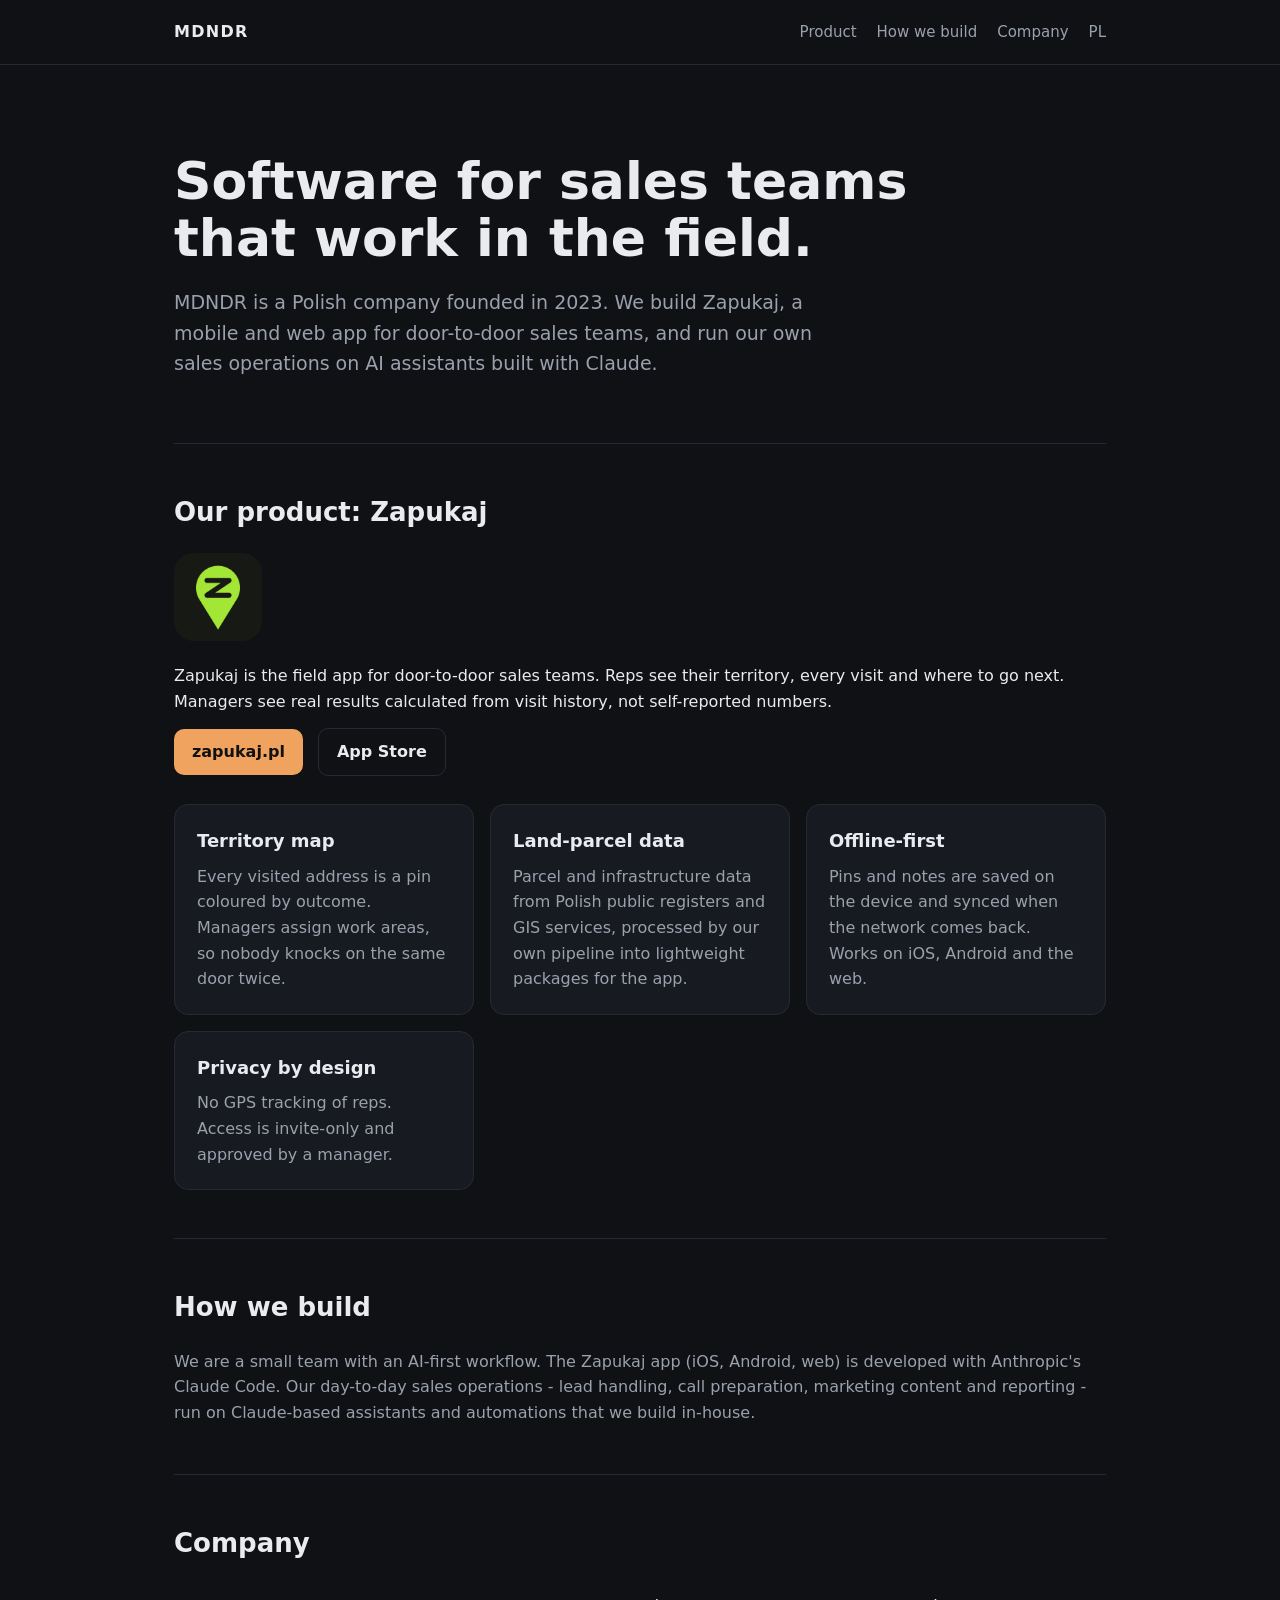
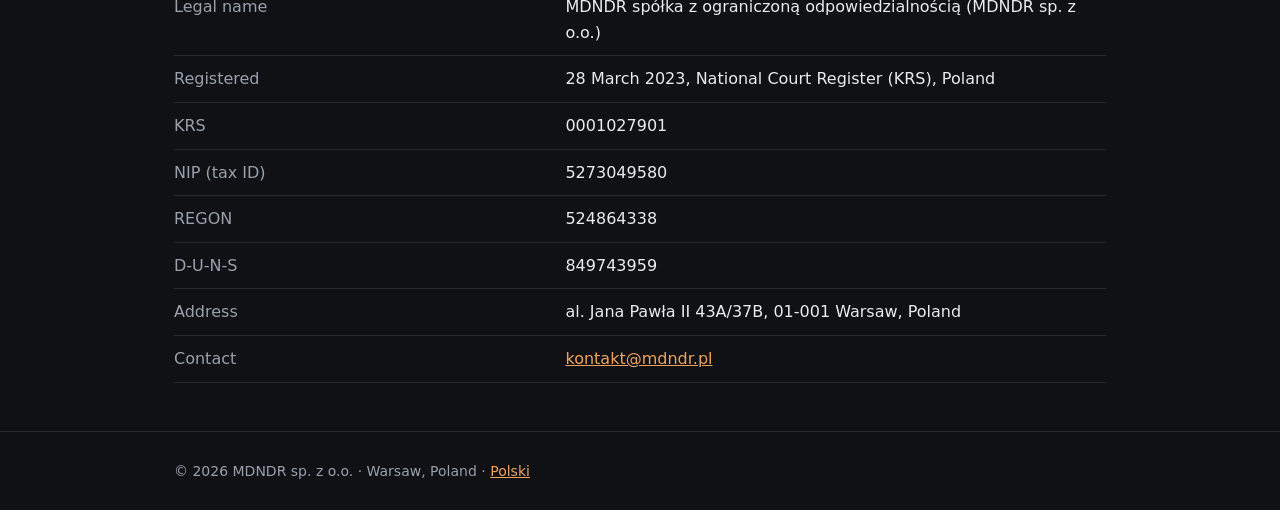
==== index.html @ ab94f054 "mdndr.pl: strona firmowa EN + PL" ====
<!DOCTYPE html>
<html lang="en">
<head>
<meta charset="UTF-8">
<meta name="viewport" content="width=device-width, initial-scale=1">
<title>MDNDR sp. z o.o. - software for field sales teams</title>
<meta name="description" content="MDNDR sp. z o.o. is a Polish software company building Zapukaj, the field app for door-to-door sales teams, with an AI-first workflow based on Claude.">
<link rel="icon" href="icon.png">
<link rel="stylesheet" href="style.css">
<link rel="alternate" hreflang="pl" href="https://mdndr.pl/pl.html">
</head>
<body>
<header><div class="wrap">
  <a class="logo" href="/">MDNDR</a>
  <nav><a href="#product">Product</a><a href="#ai">How we build</a><a href="#company">Company</a><a href="pl.html">PL</a></nav>
</div></header>

<main class="wrap">
  <div class="hero">
    <h1>Software for sales teams that work in the field.</h1>
    <p>MDNDR is a Polish company founded in 2023. We build Zapukaj, a mobile and web app for door-to-door sales teams, and run our own sales operations on AI assistants built with Claude.</p>
  </div>

  <section id="product">
    <h2>Our product: Zapukaj</h2>
    <div class="prod">
      <img src="icon.png" alt="Zapukaj app icon">
      <div>
        <p>Zapukaj is the field app for door-to-door sales teams. Reps see their territory, every visit and where to go next. Managers see real results calculated from visit history, not self-reported numbers.</p>
        <a class="btn" href="https://zapukaj.pl/en">zapukaj.pl</a>
        <a class="btn ghost" href="https://apps.apple.com/pl/app/zapukaj/id6797273516">App Store</a>
      </div>
    </div>
    <div class="grid" style="margin-top:28px">
      <div class="card"><h3>Territory map</h3><p>Every visited address is a pin coloured by outcome. Managers assign work areas, so nobody knocks on the same door twice.</p></div>
      <div class="card"><h3>Land-parcel data</h3><p>Parcel and infrastructure data from Polish public registers and GIS services, processed by our own pipeline into lightweight packages for the app.</p></div>
      <div class="card"><h3>Offline-first</h3><p>Pins and notes are saved on the device and synced when the network comes back. Works on iOS, Android and the web.</p></div>
      <div class="card"><h3>Privacy by design</h3><p>No GPS tracking of reps. Access is invite-only and approved by a manager.</p></div>
    </div>
  </section>

  <section id="ai">
    <h2>How we build</h2>
    <p class="mut">We are a small team with an AI-first workflow. The Zapukaj app (iOS, Android, web) is developed with Anthropic's Claude Code. Our day-to-day sales operations - lead handling, call preparation, marketing content and reporting - run on Claude-based assistants and automations that we build in-house.</p>
  </section>

  <section id="company">
    <h2>Company</h2>
    <table>
      <tr><td>Legal name</td><td>MDNDR spółka z ograniczoną odpowiedzialnością (MDNDR sp. z o.o.)</td></tr>
      <tr><td>Registered</td><td>28 March 2023, National Court Register (KRS), Poland</td></tr>
      <tr><td>KRS</td><td>0001027901</td></tr>
      <tr><td>NIP (tax ID)</td><td>5273049580</td></tr>
      <tr><td>REGON</td><td>524864338</td></tr>
      <tr><td>D-U-N-S</td><td>849743959</td></tr>
      <tr><td>Address</td><td>al. Jana Pawła II 43A/37B, 01-001 Warsaw, Poland</td></tr>
      <tr><td>Contact</td><td><a href="mailto:kontakt@mdndr.pl">kontakt@mdndr.pl</a></td></tr>
    </table>
  </section>
</main>

<footer><div class="wrap">© 2026 MDNDR sp. z o.o. · Warsaw, Poland · <a href="pl.html">Polski</a></div></footer>
</body>
</html>
---- style.css ----
*{box-sizing:border-box;margin:0;padding:0}
:root{--bg:#0f1115;--card:#171a21;--line:#262a33;--txt:#e9ebef;--mut:#9aa1ad;--acc:#f0a35e}
body{font:16px/1.6 system-ui,-apple-system,"Segoe UI",Roboto,sans-serif;background:var(--bg);color:var(--txt)}
a{color:var(--acc)}
.wrap{max-width:980px;margin:0 auto;padding:0 24px}
header{border-bottom:1px solid var(--line)}
header .wrap{display:flex;justify-content:space-between;align-items:center;height:64px}
.logo{font-weight:800;letter-spacing:.08em;color:var(--txt);text-decoration:none}
nav a{color:var(--mut);text-decoration:none;margin-left:20px;font-size:15px}
nav a:hover{color:var(--txt)}
.hero{padding:88px 0 64px}
.hero h1{font-size:clamp(32px,6vw,52px);line-height:1.1;margin-bottom:20px;max-width:760px}
.hero p{color:var(--mut);font-size:19px;max-width:680px}
section{padding:48px 0;border-top:1px solid var(--line)}
h2{font-size:26px;margin-bottom:20px}
.grid{display:grid;grid-template-columns:repeat(auto-fit,minmax(260px,1fr));gap:16px}
.card{background:var(--card);border:1px solid var(--line);border-radius:14px;padding:22px}
.card h3{font-size:18px;margin-bottom:8px}
.card p,.mut{color:var(--mut)}
.prod{display:flex;gap:22px;align-items:center;flex-wrap:wrap}
.prod img{width:88px;height:88px;border-radius:20px}
.btn{display:inline-block;margin-top:14px;margin-right:10px;padding:10px 18px;border-radius:10px;background:var(--acc);color:#111;font-weight:700;text-decoration:none}
.btn.ghost{background:transparent;color:var(--txt);border:1px solid var(--line)}
table{border-collapse:collapse;width:100%}
td{padding:10px 0;border-bottom:1px solid var(--line);vertical-align:top}
td:first-child{color:var(--mut);width:42%;padding-right:16px}
footer{border-top:1px solid var(--line);padding:28px 0;color:var(--mut);font-size:14px}
@media(max-width:560px){nav a{margin-left:12px;font-size:14px}.hero{padding:56px 0 40px}}
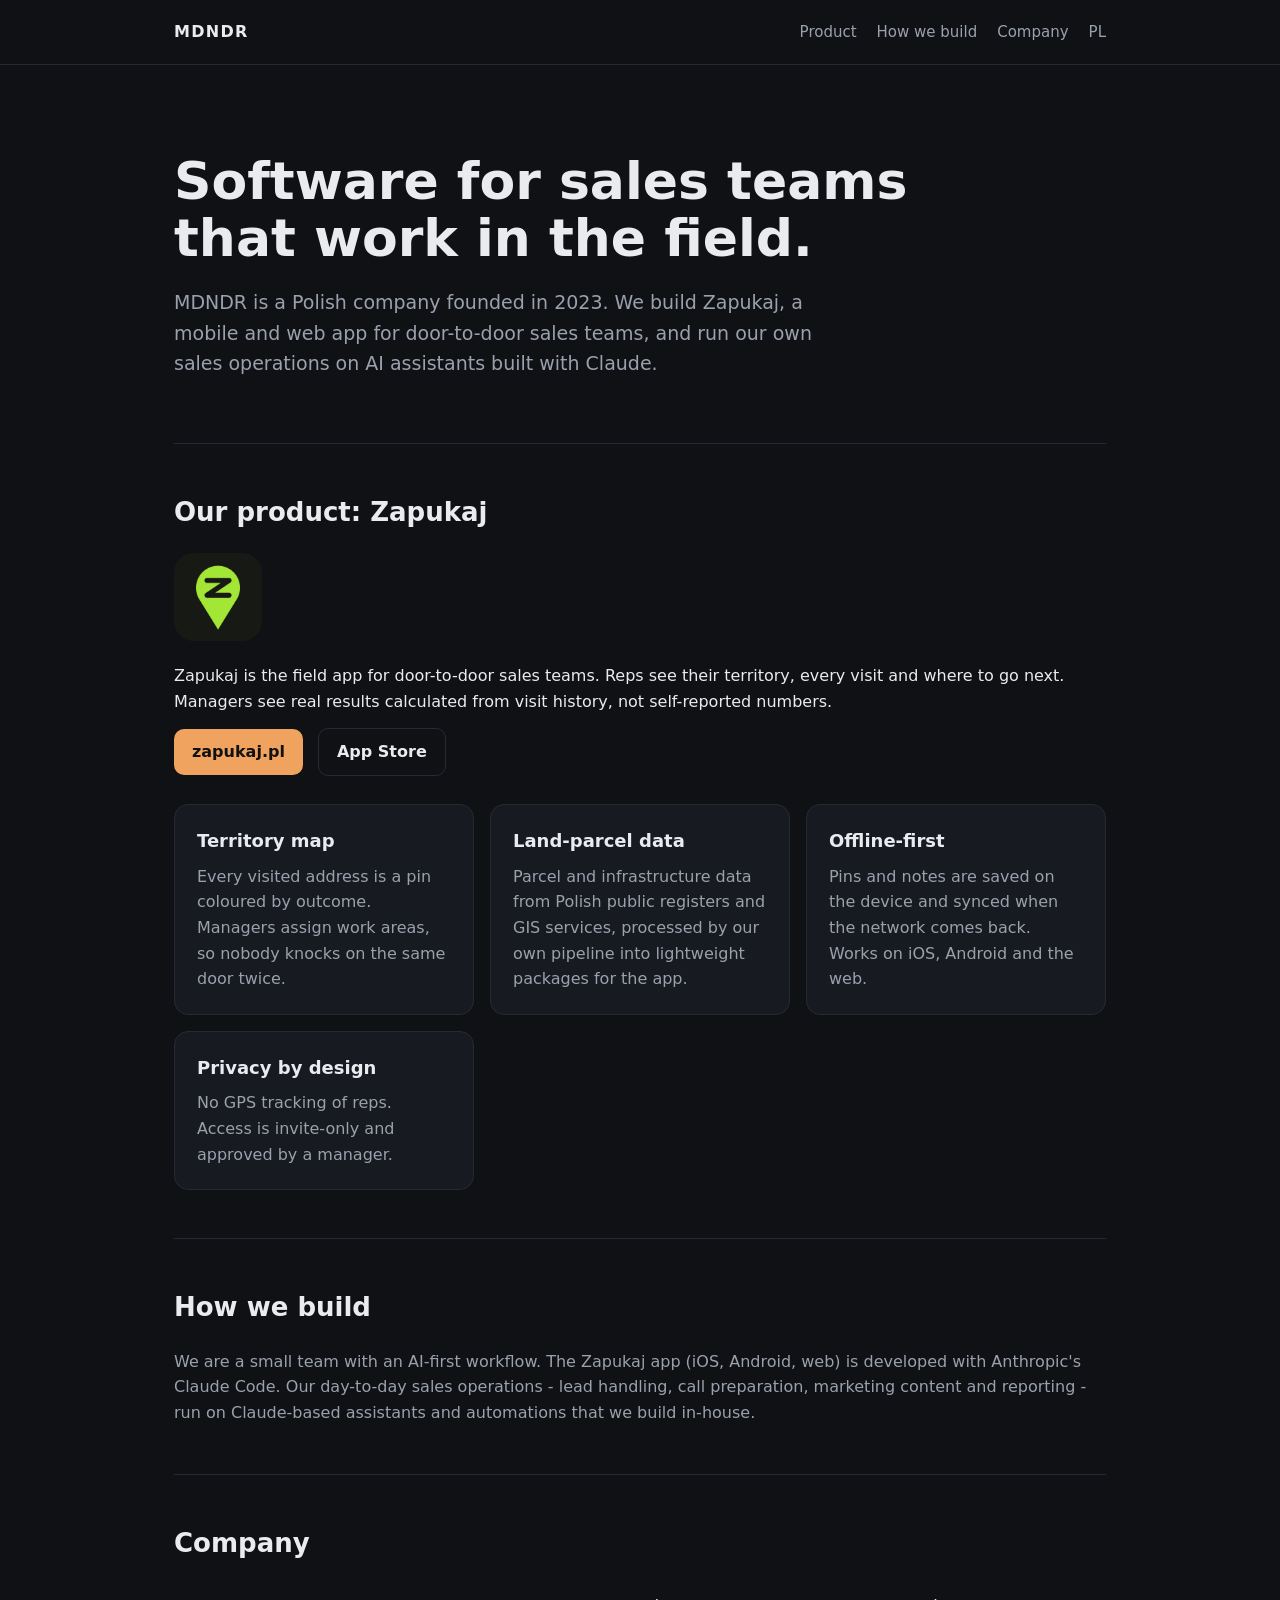
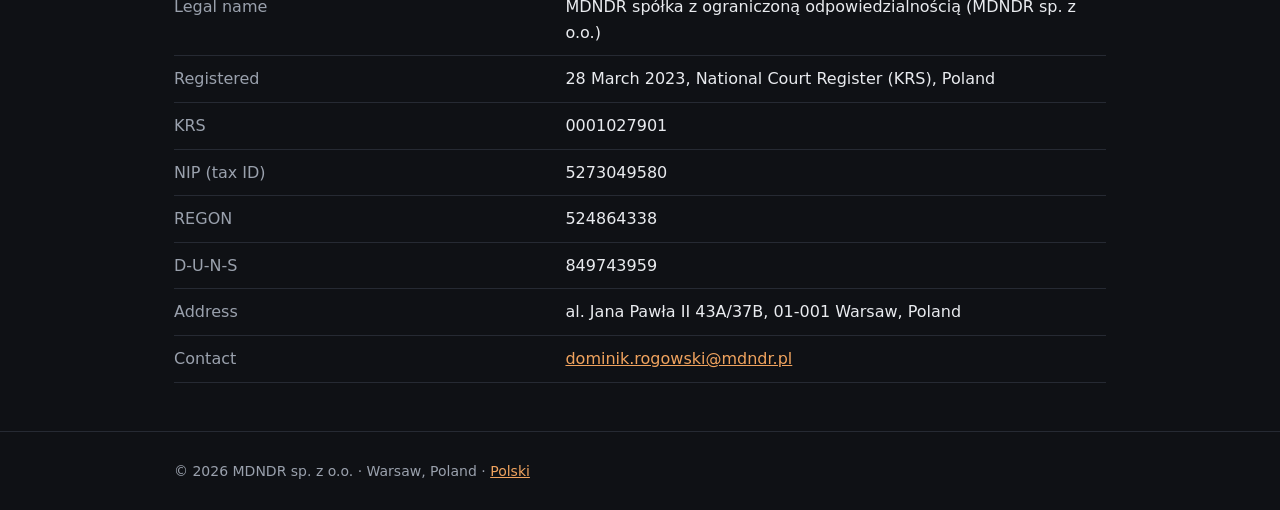
==== commit 804c9791: "kontakt: dominik.rogowski@mdndr.pl" ====
--- a/index.html
+++ b/index.html
@@ -54,7 +54,7 @@
       <tr><td>REGON</td><td>524864338</td></tr>
       <tr><td>D-U-N-S</td><td>849743959</td></tr>
       <tr><td>Address</td><td>al. Jana Pawła II 43A/37B, 01-001 Warsaw, Poland</td></tr>
-      <tr><td>Contact</td><td><a href="mailto:kontakt@mdndr.pl">kontakt@mdndr.pl</a></td></tr>
+      <tr><td>Contact</td><td><a href="mailto:dominik.rogowski@mdndr.pl">dominik.rogowski@mdndr.pl</a></td></tr>
     </table>
   </section>
 </main>
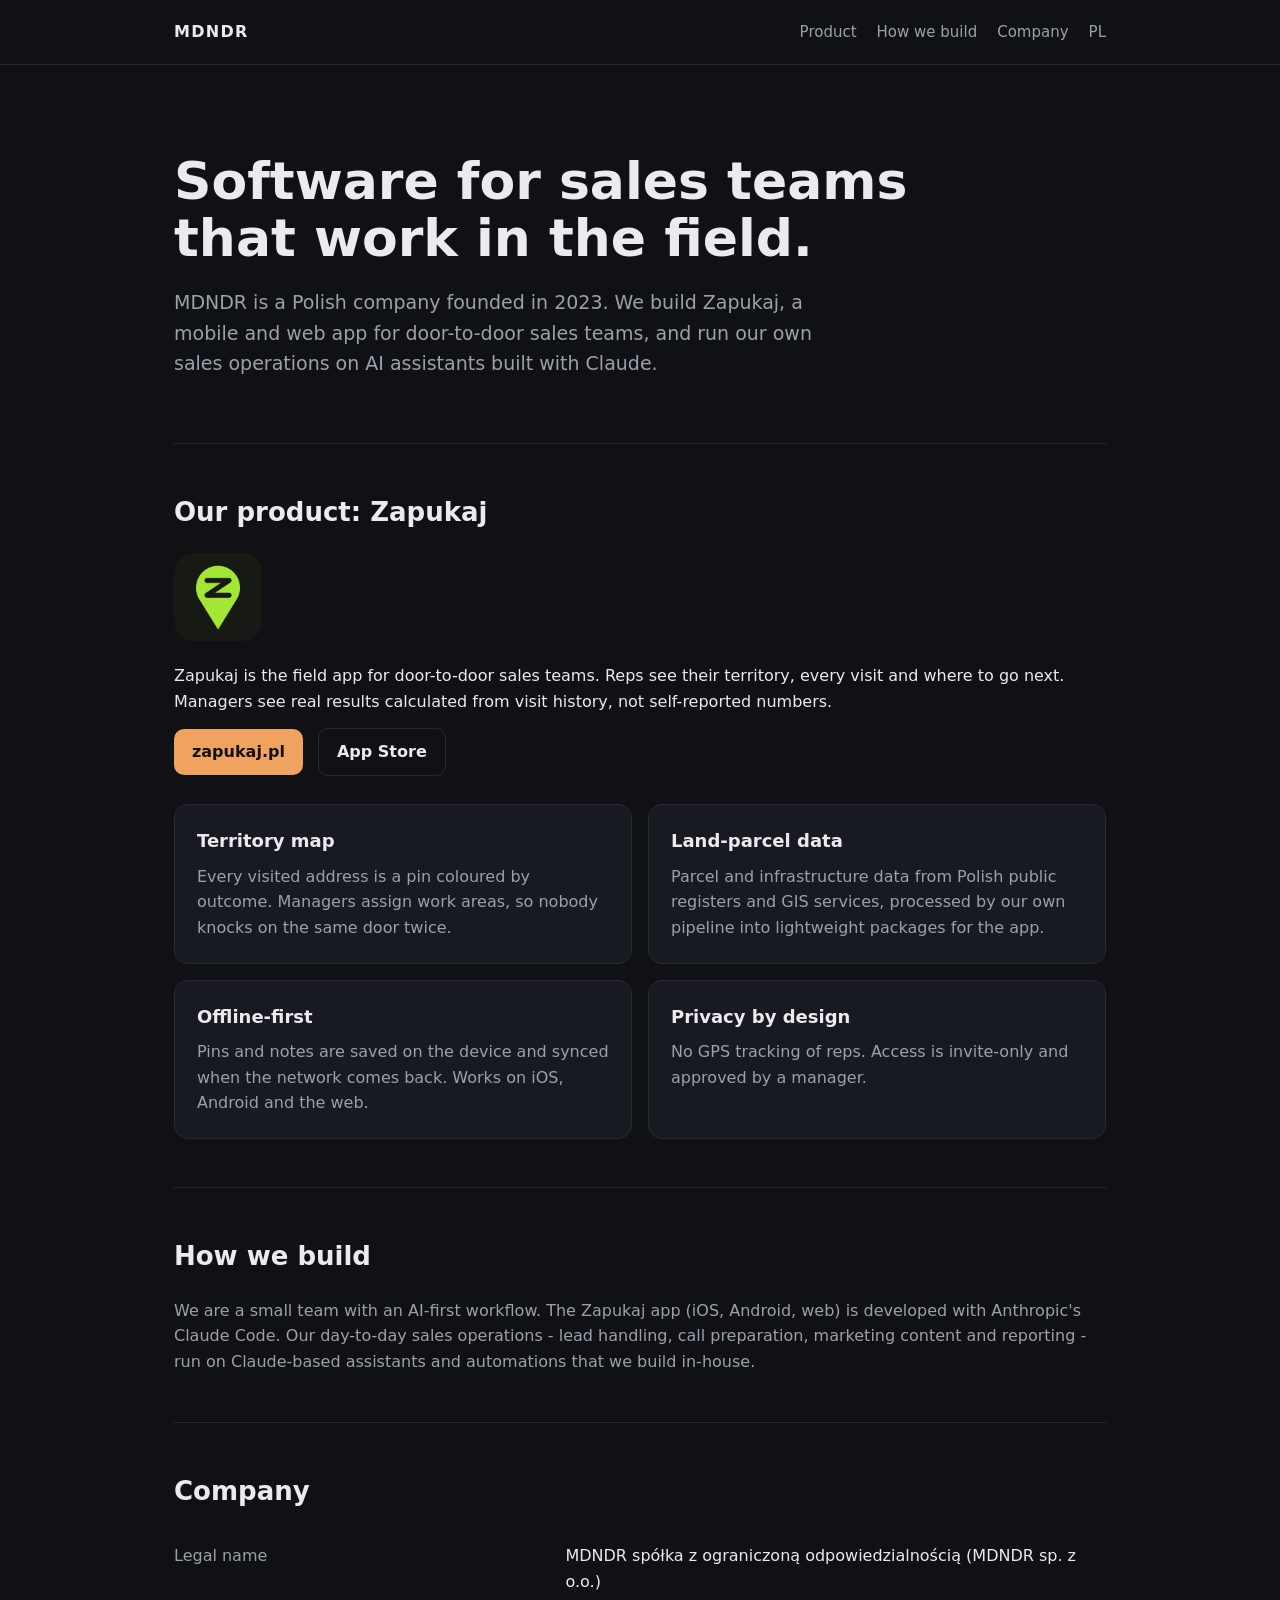
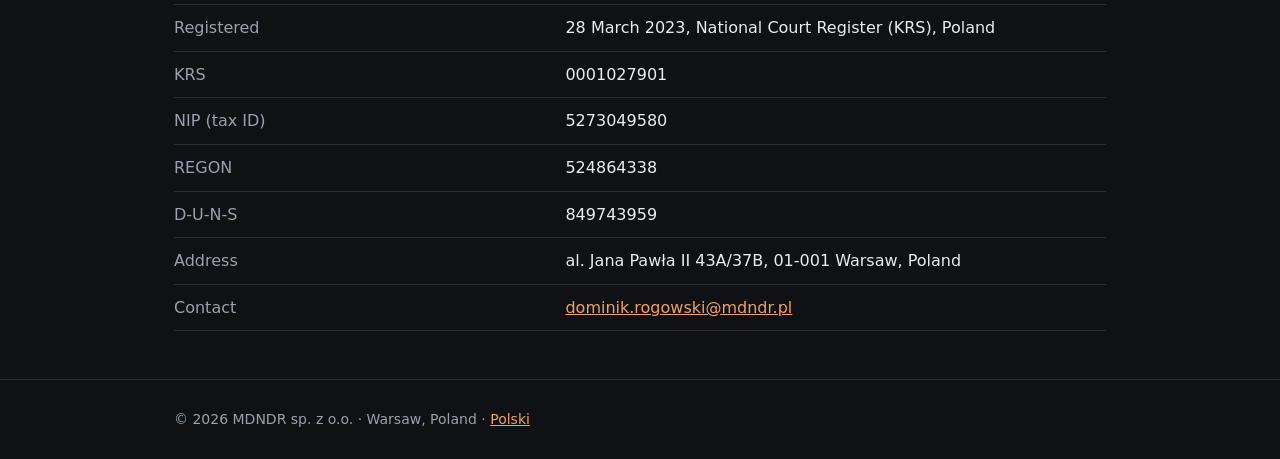
==== commit 087efe0d: "css: siatka 2x2, zawijanie dlugich adresow" ====
--- a/index.html
+++ b/index.html
@@ -6,7 +6,7 @@
 <title>MDNDR sp. z o.o. - software for field sales teams</title>
 <meta name="description" content="MDNDR sp. z o.o. is a Polish software company building Zapukaj, the field app for door-to-door sales teams, with an AI-first workflow based on Claude.">
 <link rel="icon" href="icon.png">
-<link rel="stylesheet" href="style.css">
+<link rel="stylesheet" href="style.css?v=2">
 <link rel="alternate" hreflang="pl" href="https://mdndr.pl/pl.html">
 </head>
 <body>
--- a/style.css
+++ b/style.css
@@ -13,7 +13,7 @@
 .hero p{color:var(--mut);font-size:19px;max-width:680px}
 section{padding:48px 0;border-top:1px solid var(--line)}
 h2{font-size:26px;margin-bottom:20px}
-.grid{display:grid;grid-template-columns:repeat(auto-fit,minmax(260px,1fr));gap:16px}
+.grid{display:grid;grid-template-columns:repeat(auto-fit,minmax(min(100%,380px),1fr));gap:16px}
 .card{background:var(--card);border:1px solid var(--line);border-radius:14px;padding:22px}
 .card h3{font-size:18px;margin-bottom:8px}
 .card p,.mut{color:var(--mut)}
@@ -22,7 +22,7 @@
 .btn{display:inline-block;margin-top:14px;margin-right:10px;padding:10px 18px;border-radius:10px;background:var(--acc);color:#111;font-weight:700;text-decoration:none}
 .btn.ghost{background:transparent;color:var(--txt);border:1px solid var(--line)}
 table{border-collapse:collapse;width:100%}
-td{padding:10px 0;border-bottom:1px solid var(--line);vertical-align:top}
+td{overflow-wrap:anywhere;padding:10px 0;border-bottom:1px solid var(--line);vertical-align:top}
 td:first-child{color:var(--mut);width:42%;padding-right:16px}
 footer{border-top:1px solid var(--line);padding:28px 0;color:var(--mut);font-size:14px}
 @media(max-width:560px){nav a{margin-left:12px;font-size:14px}.hero{padding:56px 0 40px}}
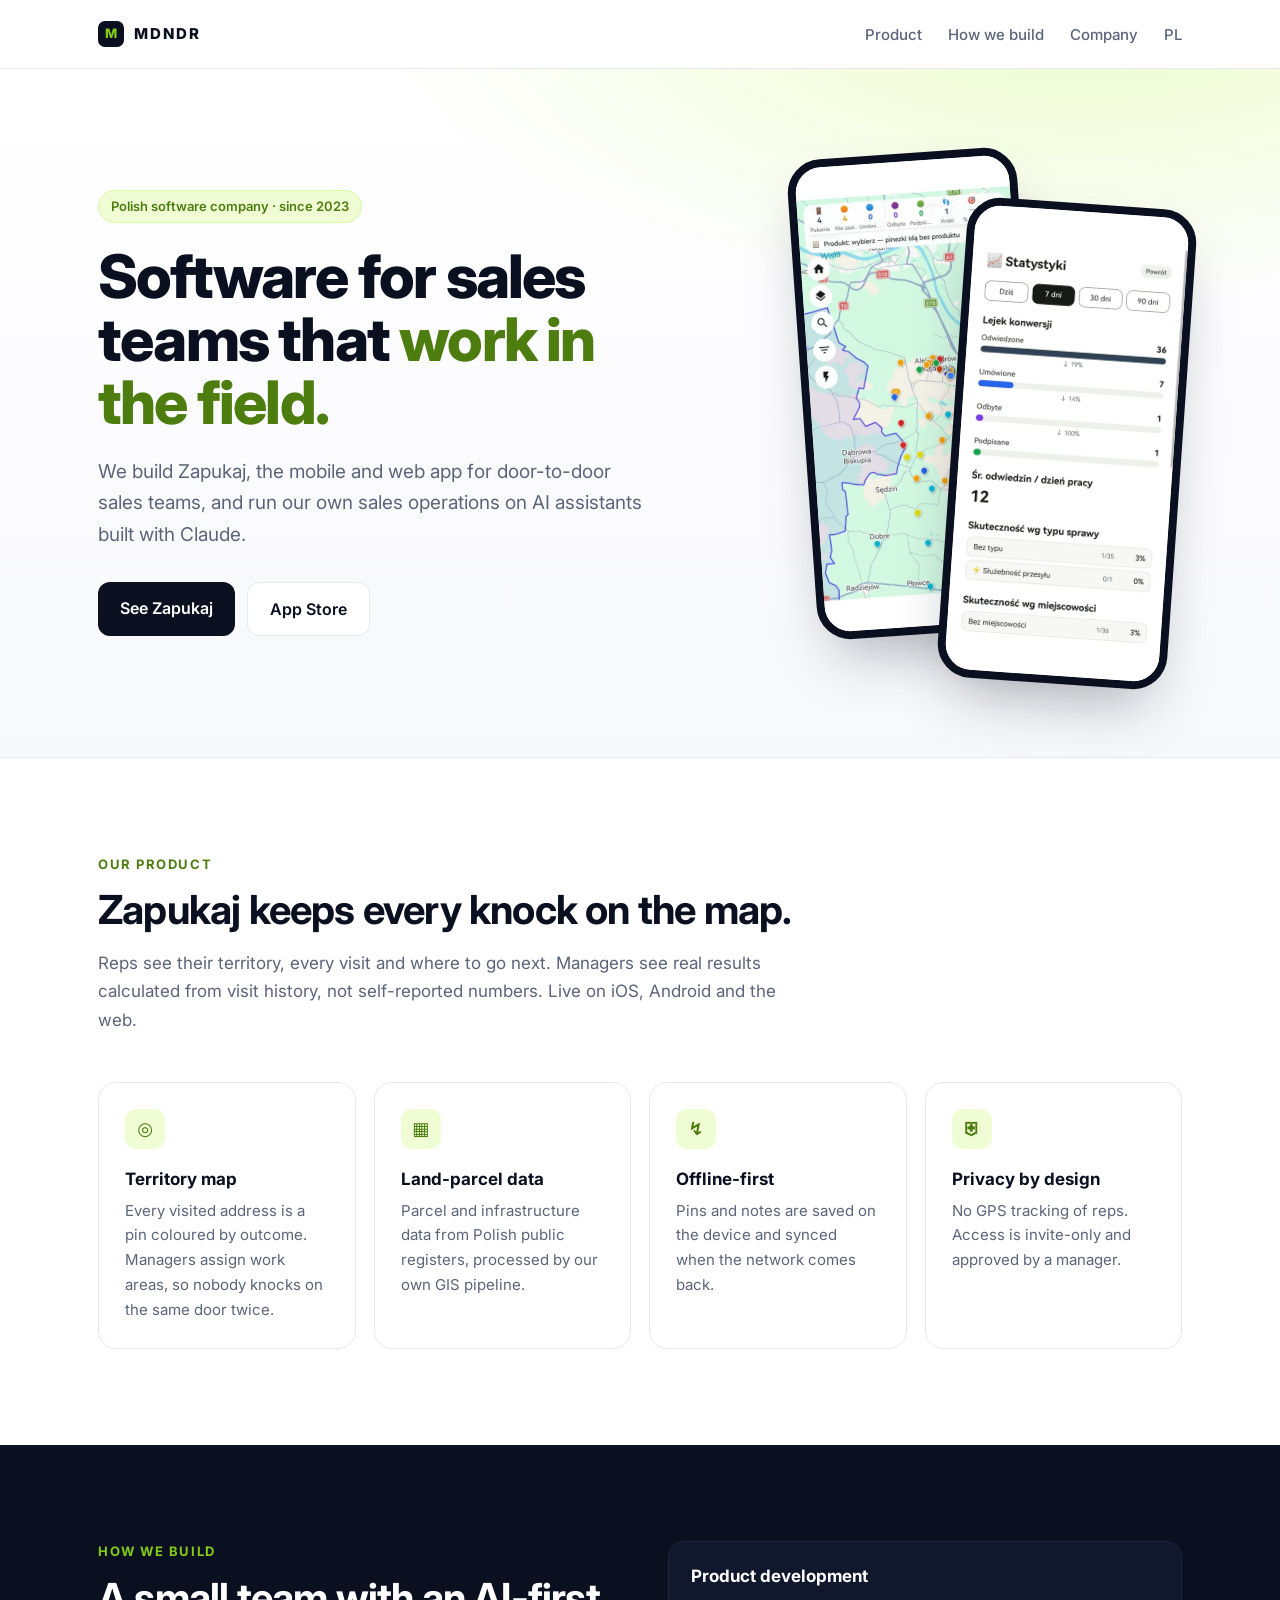
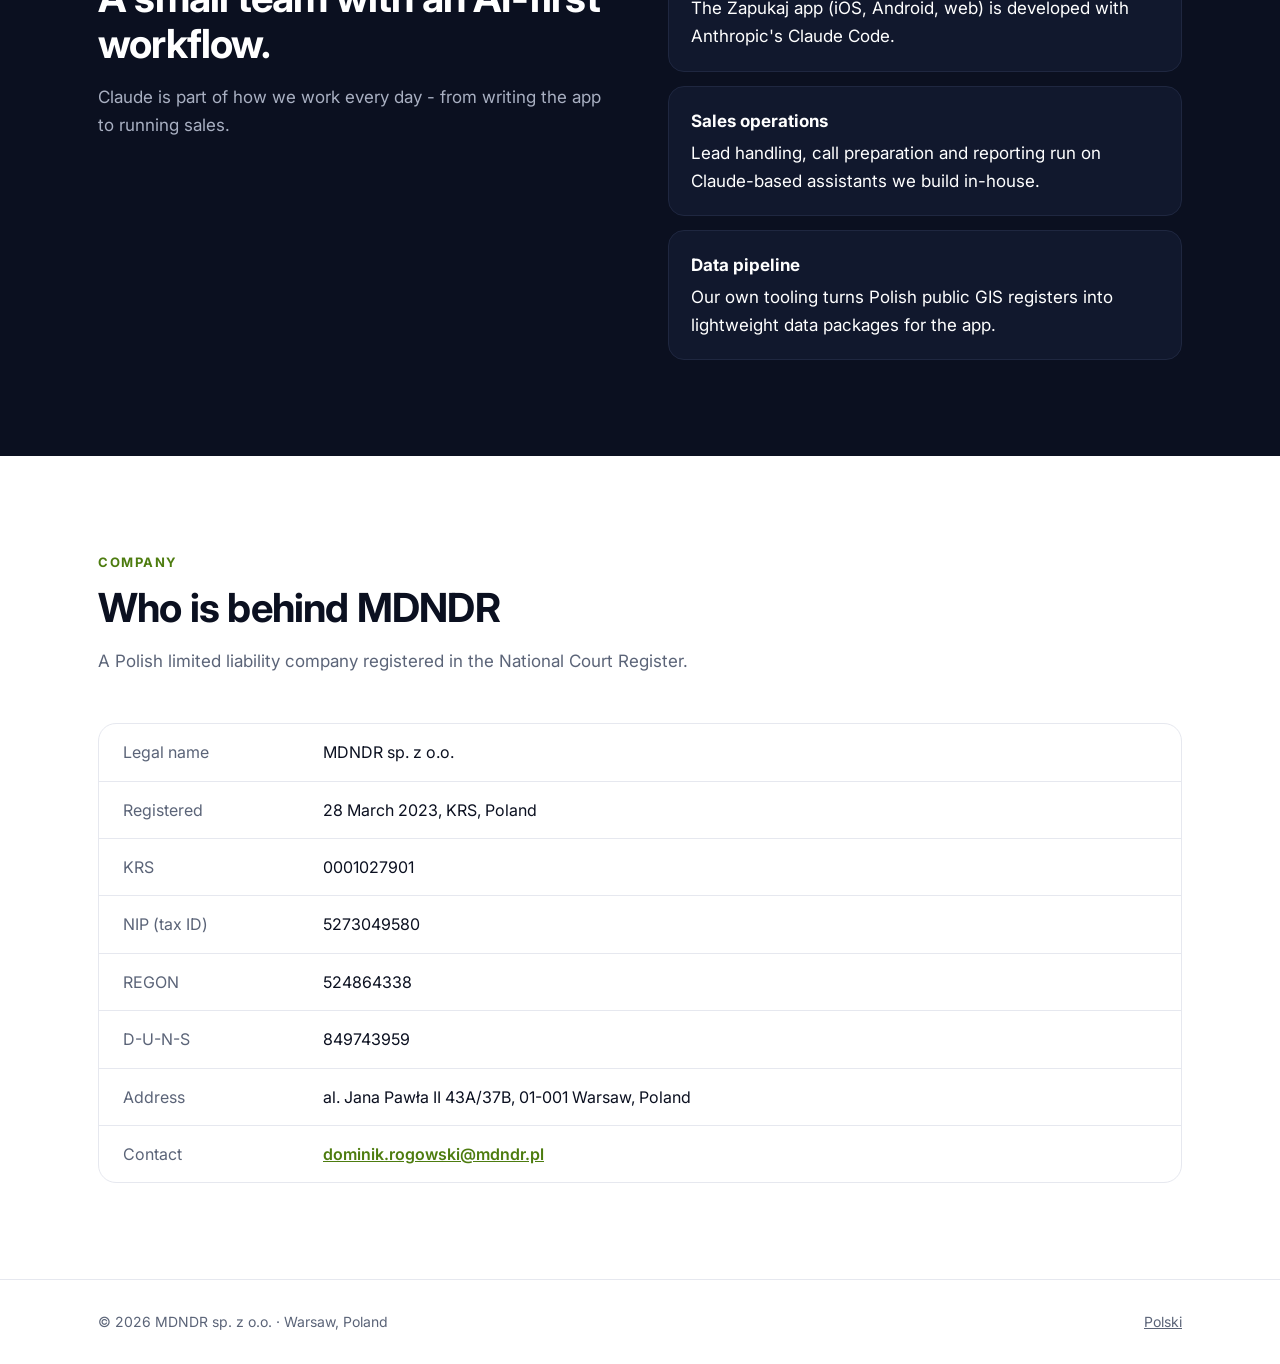
==== commit c6598861: "nowy wyglad strony EN (v2)" ====
--- a/index.html
+++ b/index.html
@@ -3,62 +3,68 @@
 <head>
 <meta charset="UTF-8">
 <meta name="viewport" content="width=device-width, initial-scale=1">
-<title>MDNDR sp. z o.o. - software for field sales teams</title>
+<title>MDNDR - software for field sales teams</title>
 <meta name="description" content="MDNDR sp. z o.o. is a Polish software company building Zapukaj, the field app for door-to-door sales teams, with an AI-first workflow based on Claude.">
-<link rel="icon" href="icon.png">
-<link rel="stylesheet" href="style.css?v=2">
+<link rel="icon" href="img/ikona-32.png">
+<link rel="preconnect" href="https://fonts.googleapis.com"><link href="https://fonts.googleapis.com/css2?family=Inter:wght@400;500;600;700;800&display=swap" rel="stylesheet">
+<link rel="stylesheet" href="v2.css?v=1">
 <link rel="alternate" hreflang="pl" href="https://mdndr.pl/pl.html">
 </head>
 <body>
 <header><div class="wrap">
-  <a class="logo" href="/">MDNDR</a>
-  <nav><a href="#product">Product</a><a href="#ai">How we build</a><a href="#company">Company</a><a href="pl.html">PL</a></nav>
+  <a class="logo" href="/"><i>M</i>MDNDR</a>
+  <nav><a href="#product">Product</a><a href="#ai">How we build</a><a href="#company">Company</a><a class="lang" href="pl.html">PL</a></nav>
 </div></header>
-
-<main class="wrap">
-  <div class="hero">
-    <h1>Software for sales teams that work in the field.</h1>
-    <p>MDNDR is a Polish company founded in 2023. We build Zapukaj, a mobile and web app for door-to-door sales teams, and run our own sales operations on AI assistants built with Claude.</p>
+<div class="hero"><div class="wrap">
+  <div>
+    <span class="tag">Polish software company · since 2023</span>
+    <h1>Software for sales teams that <em>work in the field.</em></h1>
+    <p class="lead">We build Zapukaj, the mobile and web app for door-to-door sales teams, and run our own sales operations on AI assistants built with Claude.</p>
+    <div class="cta"><a class="btn p" href="https://zapukaj.pl/en">See Zapukaj</a><a class="btn s" href="https://apps.apple.com/pl/app/zapukaj/id6797273516">App Store</a></div>
   </div>
-
-  <section id="product">
-    <h2>Our product: Zapukaj</h2>
-    <div class="prod">
-      <img src="icon.png" alt="Zapukaj app icon">
-      <div>
-        <p>Zapukaj is the field app for door-to-door sales teams. Reps see their territory, every visit and where to go next. Managers see real results calculated from visit history, not self-reported numbers.</p>
-        <a class="btn" href="https://zapukaj.pl/en">zapukaj.pl</a>
-        <a class="btn ghost" href="https://apps.apple.com/pl/app/zapukaj/id6797273516">App Store</a>
-      </div>
-    </div>
-    <div class="grid" style="margin-top:28px">
-      <div class="card"><h3>Territory map</h3><p>Every visited address is a pin coloured by outcome. Managers assign work areas, so nobody knocks on the same door twice.</p></div>
-      <div class="card"><h3>Land-parcel data</h3><p>Parcel and infrastructure data from Polish public registers and GIS services, processed by our own pipeline into lightweight packages for the app.</p></div>
-      <div class="card"><h3>Offline-first</h3><p>Pins and notes are saved on the device and synced when the network comes back. Works on iOS, Android and the web.</p></div>
-      <div class="card"><h3>Privacy by design</h3><p>No GPS tracking of reps. Access is invite-only and approved by a manager.</p></div>
-    </div>
-  </section>
-
-  <section id="ai">
-    <h2>How we build</h2>
-    <p class="mut">We are a small team with an AI-first workflow. The Zapukaj app (iOS, Android, web) is developed with Anthropic's Claude Code. Our day-to-day sales operations - lead handling, call preparation, marketing content and reporting - run on Claude-based assistants and automations that we build in-house.</p>
-  </section>
-
-  <section id="company">
-    <h2>Company</h2>
-    <table>
-      <tr><td>Legal name</td><td>MDNDR spółka z ograniczoną odpowiedzialnością (MDNDR sp. z o.o.)</td></tr>
-      <tr><td>Registered</td><td>28 March 2023, National Court Register (KRS), Poland</td></tr>
-      <tr><td>KRS</td><td>0001027901</td></tr>
-      <tr><td>NIP (tax ID)</td><td>5273049580</td></tr>
-      <tr><td>REGON</td><td>524864338</td></tr>
-      <tr><td>D-U-N-S</td><td>849743959</td></tr>
-      <tr><td>Address</td><td>al. Jana Pawła II 43A/37B, 01-001 Warsaw, Poland</td></tr>
-      <tr><td>Contact</td><td><a href="mailto:dominik.rogowski@mdndr.pl">dominik.rogowski@mdndr.pl</a></td></tr>
-    </table>
-  </section>
-</main>
-
-<footer><div class="wrap">© 2026 MDNDR sp. z o.o. · Warsaw, Poland · <a href="pl.html">Polski</a></div></footer>
+  <div class="phones">
+    <div class="phone a"><img src="img/ekran-1.webp" alt="Zapukaj territory map"></div>
+    <div class="phone b"><img src="img/ekran-3.webp" alt="Zapukaj statistics screen"></div>
+  </div>
+</div></div>
+<section id="product"><div class="wrap">
+  <p class="kick">Our product</p>
+  <h2>Zapukaj keeps every knock on the map.</h2>
+  <p class="sub">Reps see their territory, every visit and where to go next. Managers see real results calculated from visit history, not self-reported numbers. Live on iOS, Android and the web.</p>
+  <div class="grid">
+    <div class="card"><b>◎</b><h3>Territory map</h3><p>Every visited address is a pin coloured by outcome. Managers assign work areas, so nobody knocks on the same door twice.</p></div>
+    <div class="card"><b>▦</b><h3>Land-parcel data</h3><p>Parcel and infrastructure data from Polish public registers, processed by our own GIS pipeline.</p></div>
+    <div class="card"><b>↯</b><h3>Offline-first</h3><p>Pins and notes are saved on the device and synced when the network comes back.</p></div>
+    <div class="card"><b>⛨</b><h3>Privacy by design</h3><p>No GPS tracking of reps. Access is invite-only and approved by a manager.</p></div>
+  </div>
+</div></section>
+<section id="ai" class="dark"><div class="wrap split">
+  <div>
+    <p class="kick">How we build</p>
+    <h2>A small team with an AI-first workflow.</h2>
+    <p>Claude is part of how we work every day - from writing the app to running sales.</p>
+  </div>
+  <ul class="steps">
+    <li><strong>Product development</strong>The Zapukaj app (iOS, Android, web) is developed with Anthropic's Claude Code.</li>
+    <li><strong>Sales operations</strong>Lead handling, call preparation and reporting run on Claude-based assistants we build in-house.</li>
+    <li><strong>Data pipeline</strong>Our own tooling turns Polish public GIS registers into lightweight data packages for the app.</li>
+  </ul>
+</div></section>
+<section id="company"><div class="wrap">
+  <p class="kick">Company</p>
+  <h2>Who is behind MDNDR</h2>
+  <p class="sub">A Polish limited liability company registered in the National Court Register.</p>
+  <div class="facts">
+    <div><span>Legal name</span>MDNDR sp. z o.o.</div>
+    <div><span>Registered</span>28 March 2023, KRS, Poland</div>
+    <div><span>KRS</span>0001027901</div>
+    <div><span>NIP (tax ID)</span>5273049580</div>
+    <div><span>REGON</span>524864338</div>
+    <div><span>D-U-N-S</span>849743959</div>
+    <div><span>Address</span>al. Jana Pawła II 43A/37B, 01-001 Warsaw, Poland</div>
+    <div><span>Contact</span><a href="mailto:dominik.rogowski@mdndr.pl">dominik.rogowski@mdndr.pl</a></div>
+  </div>
+</div></section>
+<footer><div class="wrap"><span>© 2026 MDNDR sp. z o.o. · Warsaw, Poland</span><a href="pl.html">Polski</a></div></footer>
 </body>
 </html>
--- a/v2.css
+++ b/v2.css
@@ -0,0 +1,51 @@
+*{box-sizing:border-box;margin:0;padding:0}
+:root{--ink:#0b1020;--mut:#5b6478;--line:#e6e8ef;--bg:#f7f8fb;--acc:#84cc16;--acc2:#4d7c0f}
+html{scroll-behavior:smooth}
+body{font:17px/1.65 Inter,system-ui,-apple-system,"Segoe UI",sans-serif;color:var(--ink);background:#fff;-webkit-font-smoothing:antialiased}
+a{color:inherit}
+.wrap{max-width:1140px;margin:0 auto;padding:0 28px}
+header{position:sticky;top:0;z-index:10;background:rgba(255,255,255,.85);backdrop-filter:blur(12px);border-bottom:1px solid var(--line)}
+header .wrap{display:flex;justify-content:space-between;align-items:center;height:68px}
+.logo{display:flex;align-items:center;gap:10px;font-weight:800;letter-spacing:.14em;text-decoration:none;font-size:15px}
+.logo i{width:26px;height:26px;border-radius:7px;background:var(--ink);display:grid;place-items:center;color:var(--acc);font-style:normal;font-size:13px;letter-spacing:0}
+nav a{text-decoration:none;color:var(--mut);margin-left:26px;font-size:15px;font-weight:500}
+nav a:hover{color:var(--ink)}
+.hero{background:radial-gradient(1200px 500px at 85% -10%,#ecfccb 0,transparent 60%),linear-gradient(#fff,var(--bg));border-bottom:1px solid var(--line)}
+.hero .wrap{display:grid;grid-template-columns:1.15fr .85fr;gap:56px;align-items:center;padding-top:84px;padding-bottom:84px}
+.tag{display:inline-block;font-size:13px;font-weight:600;color:var(--acc2);background:#f0fdd4;border:1px solid #d9f99d;padding:5px 12px;border-radius:99px;margin-bottom:22px}
+h1{font-size:clamp(36px,5.4vw,60px);line-height:1.05;letter-spacing:-.03em;font-weight:800;margin-bottom:22px}
+h1 em{font-style:normal;color:var(--acc2)}
+.lead{font-size:19px;color:var(--mut);max-width:560px}
+.cta{margin-top:32px;display:flex;gap:12px;flex-wrap:wrap}
+.btn{padding:13px 22px;border-radius:12px;font-weight:600;text-decoration:none;font-size:16px}
+.btn.p{background:var(--ink);color:#fff}.btn.s{border:1px solid var(--line);background:#fff}
+.phones{position:relative;height:520px}
+.phone{position:absolute;width:230px;border-radius:34px;border:8px solid var(--ink);overflow:hidden;box-shadow:0 30px 60px -20px rgba(11,16,32,.35);background:#fff}
+.phone img{display:block;width:100%}
+.phone.a{right:150px;top:0;transform:rotate(-4deg)}
+.phone.b{right:0;top:50px;transform:rotate(4deg)}
+section{padding:96px 0}
+.kick{font-size:13px;font-weight:700;letter-spacing:.12em;text-transform:uppercase;color:var(--acc2);margin-bottom:12px}
+h2{font-size:clamp(28px,3.6vw,40px);letter-spacing:-.02em;line-height:1.15;margin-bottom:16px;max-width:720px}
+.sub{color:var(--mut);max-width:680px;margin-bottom:48px}
+.grid{display:grid;grid-template-columns:repeat(4,1fr);gap:18px}
+.card{border:1px solid var(--line);border-radius:18px;padding:26px;background:#fff}
+.card b{display:grid;place-items:center;width:40px;height:40px;border-radius:11px;background:#f0fdd4;color:var(--acc2);margin-bottom:16px;font-size:18px}
+.card h3{font-size:17px;margin-bottom:6px}
+.card p{color:var(--mut);font-size:15px}
+.dark{background:var(--ink);color:#fff}
+.dark .sub,.dark p{color:#a9b0c2}
+.dark .kick{color:var(--acc)}
+.split{display:grid;grid-template-columns:1fr 1fr;gap:56px;align-items:start}
+.steps{list-style:none;display:grid;gap:14px}
+.steps li{border:1px solid #1f2740;border-radius:16px;padding:20px 22px;background:#11182d}
+.steps strong{display:block;color:#fff;margin-bottom:4px}
+.facts{border:1px solid var(--line);border-radius:18px;overflow:hidden}
+.facts div{display:grid;grid-template-columns:200px 1fr;padding:15px 24px;border-bottom:1px solid var(--line);font-size:16px}
+.facts div:last-child{border:0}
+.facts span{color:var(--mut)}
+.facts a{color:var(--acc2);font-weight:600;overflow-wrap:anywhere}
+footer{border-top:1px solid var(--line);padding:30px 0;color:var(--mut);font-size:14px}
+footer .wrap{display:flex;justify-content:space-between;gap:16px;flex-wrap:wrap}
+@media(max-width:960px){.hero .wrap,.split{grid-template-columns:1fr}.grid{grid-template-columns:1fr 1fr}.phones{height:440px;max-width:420px}.phone{width:190px}.phone.a{right:auto;left:0}}
+@media(max-width:600px){nav a:not(.lang){display:none}.grid{grid-template-columns:1fr}section{padding:64px 0}.hero .wrap{padding-top:52px;padding-bottom:52px}.facts div{grid-template-columns:1fr;gap:2px}.phones{height:380px}.phone{width:160px}.phone.b{right:0}}
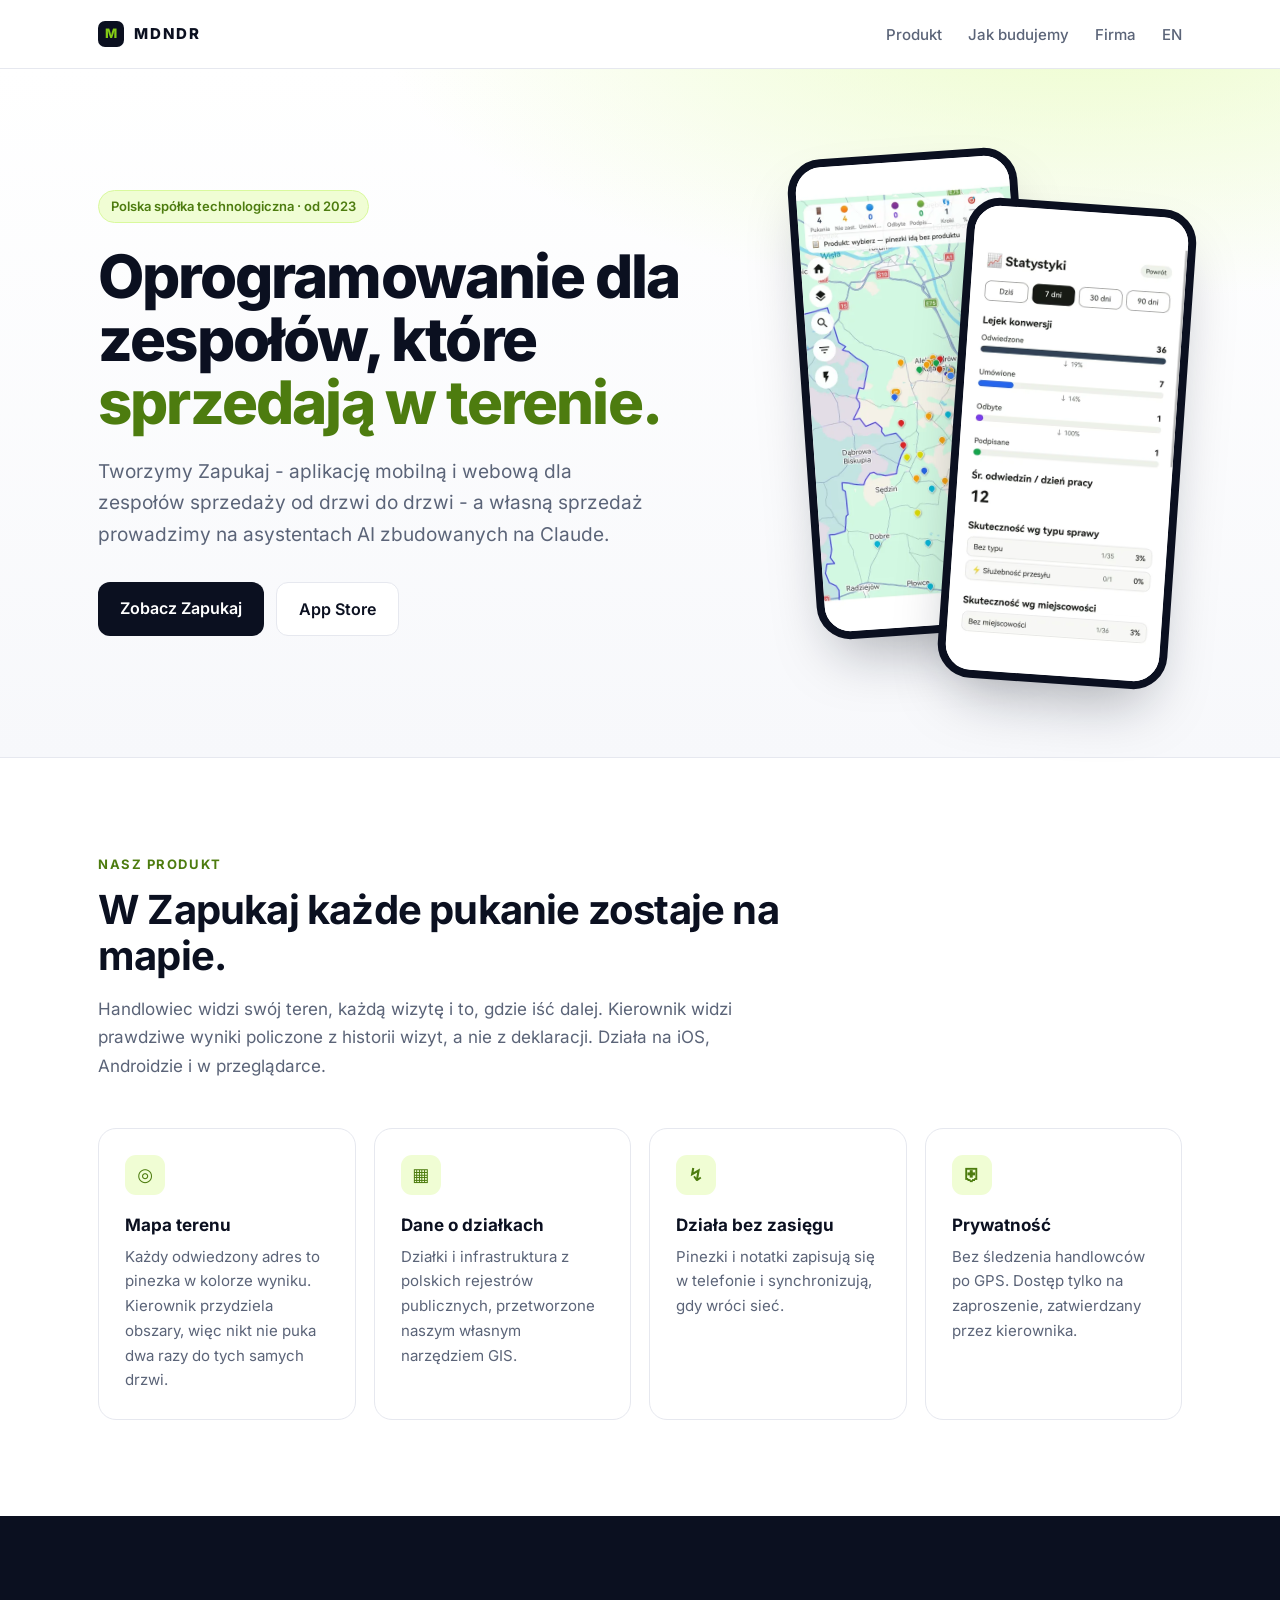
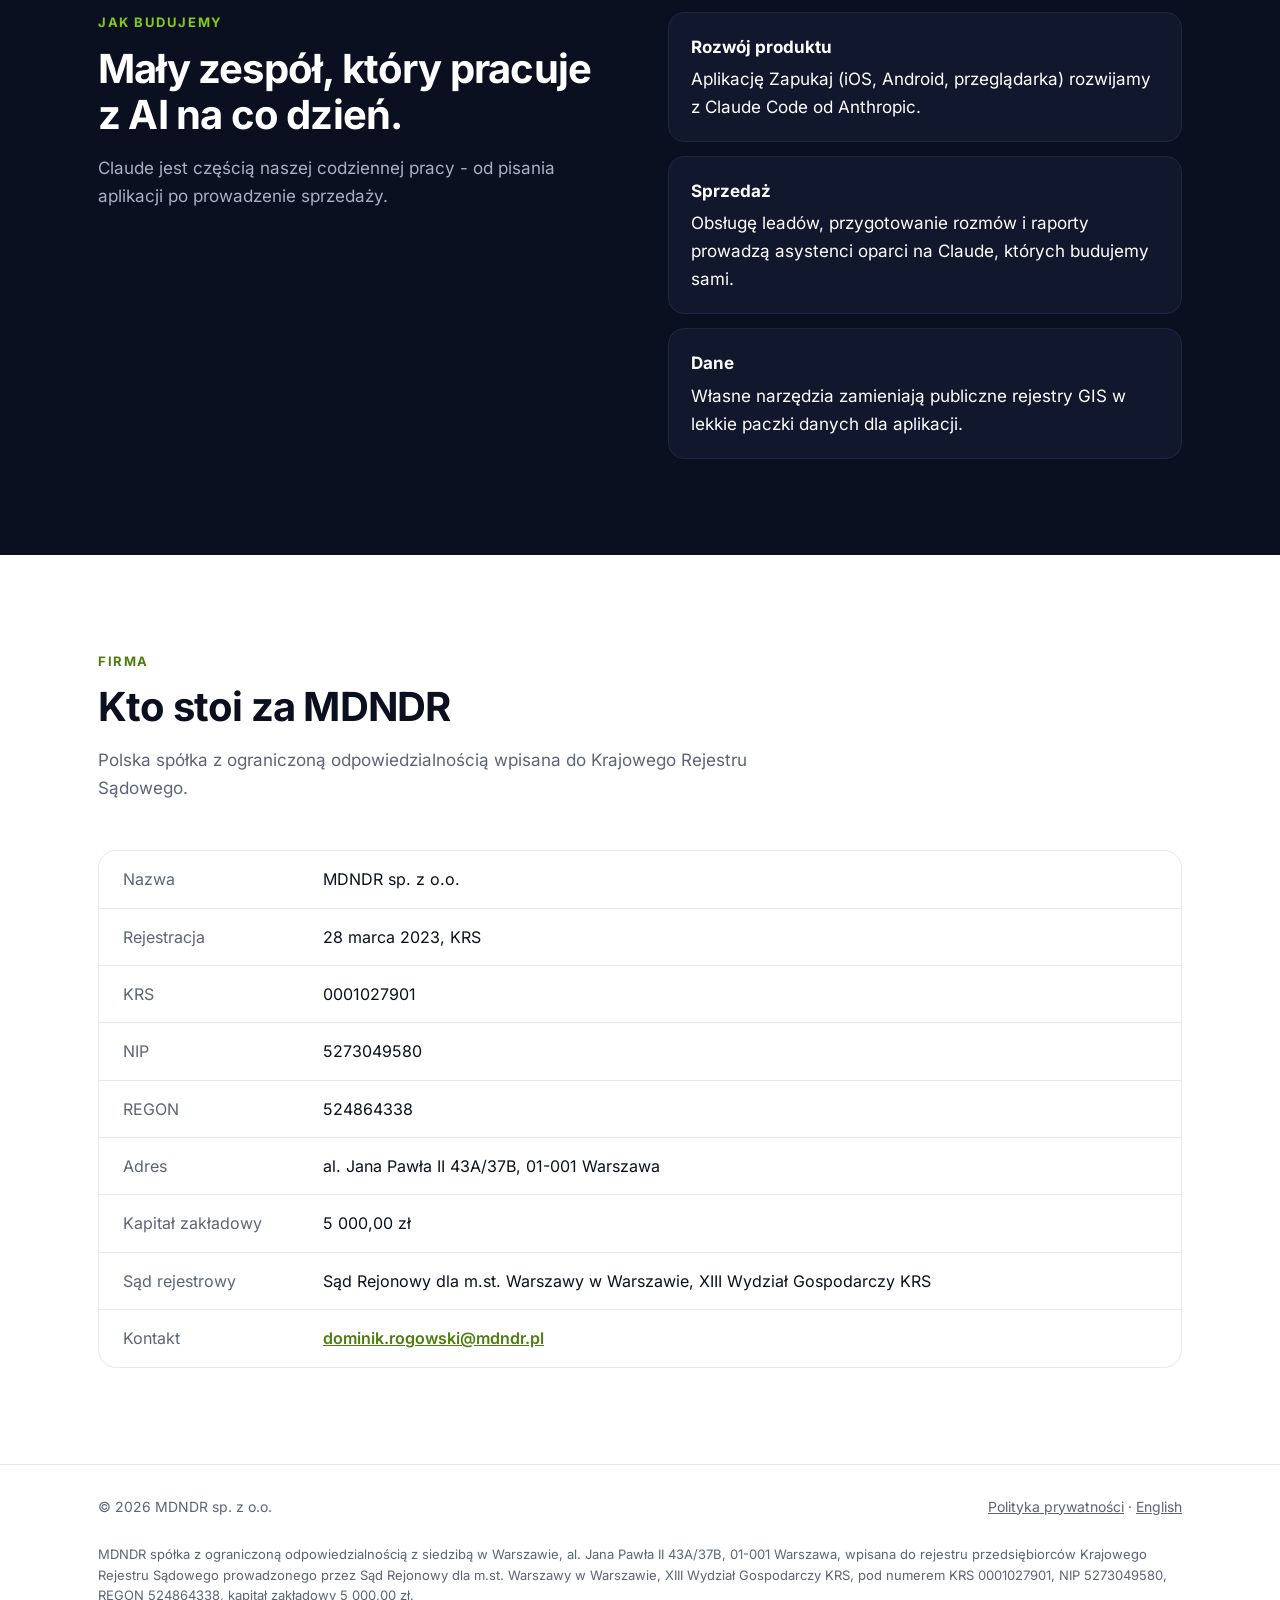
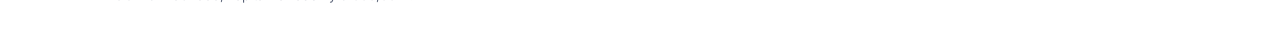
==== commit 79b0e7d0: "polska strona glowna, en.html, stopka KSH, polityka prywatnosci, czcionka lokalnie" ====
--- a/index.html
+++ b/index.html
@@ -1,70 +1,71 @@
 <!DOCTYPE html>
-<html lang="en">
+<html lang="pl">
 <head>
 <meta charset="UTF-8">
 <meta name="viewport" content="width=device-width, initial-scale=1">
-<title>MDNDR - software for field sales teams</title>
-<meta name="description" content="MDNDR sp. z o.o. is a Polish software company building Zapukaj, the field app for door-to-door sales teams, with an AI-first workflow based on Claude.">
+<title>MDNDR - oprogramowanie dla zespołów sprzedaży w terenie</title>
+<meta name="description" content="MDNDR sp. z o.o. to polska spółka, która tworzy Zapukaj - aplikację dla zespołów sprzedaży door-to-door - i pracuje na asystentach AI opartych na Claude.">
 <link rel="icon" href="img/ikona-32.png">
-<link rel="preconnect" href="https://fonts.googleapis.com"><link href="https://fonts.googleapis.com/css2?family=Inter:wght@400;500;600;700;800&display=swap" rel="stylesheet">
-<link rel="stylesheet" href="v2.css?v=1">
-<link rel="alternate" hreflang="pl" href="https://mdndr.pl/pl.html">
+<link rel="stylesheet" href="v2.css?v=2">
+<link rel="canonical" href="https://mdndr.pl/">
+<link rel="alternate" hreflang="en" href="https://mdndr.pl/en.html">
 </head>
 <body>
 <header><div class="wrap">
   <a class="logo" href="/"><i>M</i>MDNDR</a>
-  <nav><a href="#product">Product</a><a href="#ai">How we build</a><a href="#company">Company</a><a class="lang" href="pl.html">PL</a></nav>
+  <nav><a href="#produkt">Produkt</a><a href="#ai">Jak budujemy</a><a href="#firma">Firma</a><a class="lang" href="en.html">EN</a></nav>
 </div></header>
 <div class="hero"><div class="wrap">
   <div>
-    <span class="tag">Polish software company · since 2023</span>
-    <h1>Software for sales teams that <em>work in the field.</em></h1>
-    <p class="lead">We build Zapukaj, the mobile and web app for door-to-door sales teams, and run our own sales operations on AI assistants built with Claude.</p>
-    <div class="cta"><a class="btn p" href="https://zapukaj.pl/en">See Zapukaj</a><a class="btn s" href="https://apps.apple.com/pl/app/zapukaj/id6797273516">App Store</a></div>
+    <span class="tag">Polska spółka technologiczna · od 2023</span>
+    <h1>Oprogramowanie dla zespołów, które <em>sprzedają w terenie.</em></h1>
+    <p class="lead">Tworzymy Zapukaj - aplikację mobilną i webową dla zespołów sprzedaży od drzwi do drzwi - a własną sprzedaż prowadzimy na asystentach AI zbudowanych na Claude.</p>
+    <div class="cta"><a class="btn p" href="https://zapukaj.pl/">Zobacz Zapukaj</a><a class="btn s" href="https://apps.apple.com/pl/app/zapukaj/id6797273516">App Store</a></div>
   </div>
   <div class="phones">
-    <div class="phone a"><img src="img/ekran-1.webp" alt="Zapukaj territory map"></div>
-    <div class="phone b"><img src="img/ekran-3.webp" alt="Zapukaj statistics screen"></div>
+    <div class="phone a"><img src="img/ekran-1.webp" alt="Mapa terenu w Zapukaj"></div>
+    <div class="phone b"><img src="img/ekran-3.webp" alt="Statystyki w Zapukaj"></div>
   </div>
 </div></div>
-<section id="product"><div class="wrap">
-  <p class="kick">Our product</p>
-  <h2>Zapukaj keeps every knock on the map.</h2>
-  <p class="sub">Reps see their territory, every visit and where to go next. Managers see real results calculated from visit history, not self-reported numbers. Live on iOS, Android and the web.</p>
+<section id="produkt"><div class="wrap">
+  <p class="kick">Nasz produkt</p>
+  <h2>W Zapukaj każde pukanie zostaje na mapie.</h2>
+  <p class="sub">Handlowiec widzi swój teren, każdą wizytę i to, gdzie iść dalej. Kierownik widzi prawdziwe wyniki policzone z historii wizyt, a nie z deklaracji. Działa na iOS, Androidzie i w przeglądarce.</p>
   <div class="grid">
-    <div class="card"><b>◎</b><h3>Territory map</h3><p>Every visited address is a pin coloured by outcome. Managers assign work areas, so nobody knocks on the same door twice.</p></div>
-    <div class="card"><b>▦</b><h3>Land-parcel data</h3><p>Parcel and infrastructure data from Polish public registers, processed by our own GIS pipeline.</p></div>
-    <div class="card"><b>↯</b><h3>Offline-first</h3><p>Pins and notes are saved on the device and synced when the network comes back.</p></div>
-    <div class="card"><b>⛨</b><h3>Privacy by design</h3><p>No GPS tracking of reps. Access is invite-only and approved by a manager.</p></div>
+    <div class="card"><b>◎</b><h3>Mapa terenu</h3><p>Każdy odwiedzony adres to pinezka w kolorze wyniku. Kierownik przydziela obszary, więc nikt nie puka dwa razy do tych samych drzwi.</p></div>
+    <div class="card"><b>▦</b><h3>Dane o działkach</h3><p>Działki i infrastruktura z polskich rejestrów publicznych, przetworzone naszym własnym narzędziem GIS.</p></div>
+    <div class="card"><b>↯</b><h3>Działa bez zasięgu</h3><p>Pinezki i notatki zapisują się w telefonie i synchronizują, gdy wróci sieć.</p></div>
+    <div class="card"><b>⛨</b><h3>Prywatność</h3><p>Bez śledzenia handlowców po GPS. Dostęp tylko na zaproszenie, zatwierdzany przez kierownika.</p></div>
   </div>
 </div></section>
 <section id="ai" class="dark"><div class="wrap split">
   <div>
-    <p class="kick">How we build</p>
-    <h2>A small team with an AI-first workflow.</h2>
-    <p>Claude is part of how we work every day - from writing the app to running sales.</p>
+    <p class="kick">Jak budujemy</p>
+    <h2>Mały zespół, który pracuje z AI na co dzień.</h2>
+    <p>Claude jest częścią naszej codziennej pracy - od pisania aplikacji po prowadzenie sprzedaży.</p>
   </div>
   <ul class="steps">
-    <li><strong>Product development</strong>The Zapukaj app (iOS, Android, web) is developed with Anthropic's Claude Code.</li>
-    <li><strong>Sales operations</strong>Lead handling, call preparation and reporting run on Claude-based assistants we build in-house.</li>
-    <li><strong>Data pipeline</strong>Our own tooling turns Polish public GIS registers into lightweight data packages for the app.</li>
+    <li><strong>Rozwój produktu</strong>Aplikację Zapukaj (iOS, Android, przeglądarka) rozwijamy z Claude Code od Anthropic.</li>
+    <li><strong>Sprzedaż</strong>Obsługę leadów, przygotowanie rozmów i raporty prowadzą asystenci oparci na Claude, których budujemy sami.</li>
+    <li><strong>Dane</strong>Własne narzędzia zamieniają publiczne rejestry GIS w lekkie paczki danych dla aplikacji.</li>
   </ul>
 </div></section>
-<section id="company"><div class="wrap">
-  <p class="kick">Company</p>
-  <h2>Who is behind MDNDR</h2>
-  <p class="sub">A Polish limited liability company registered in the National Court Register.</p>
+<section id="firma"><div class="wrap">
+  <p class="kick">Firma</p>
+  <h2>Kto stoi za MDNDR</h2>
+  <p class="sub">Polska spółka z ograniczoną odpowiedzialnością wpisana do Krajowego Rejestru Sądowego.</p>
   <div class="facts">
-    <div><span>Legal name</span>MDNDR sp. z o.o.</div>
-    <div><span>Registered</span>28 March 2023, KRS, Poland</div>
+    <div><span>Nazwa</span>MDNDR sp. z o.o.</div>
+    <div><span>Rejestracja</span>28 marca 2023, KRS</div>
     <div><span>KRS</span>0001027901</div>
-    <div><span>NIP (tax ID)</span>5273049580</div>
+    <div><span>NIP</span>5273049580</div>
     <div><span>REGON</span>524864338</div>
-    <div><span>D-U-N-S</span>849743959</div>
-    <div><span>Address</span>al. Jana Pawła II 43A/37B, 01-001 Warsaw, Poland</div>
-    <div><span>Contact</span><a href="mailto:dominik.rogowski@mdndr.pl">dominik.rogowski@mdndr.pl</a></div>
+    <div><span>Adres</span>al. Jana Pawła II 43A/37B, 01-001 Warszawa</div>
+    <div><span>Kapitał zakładowy</span>5 000,00 zł</div>
+    <div><span>Sąd rejestrowy</span>Sąd Rejonowy dla m.st. Warszawy w Warszawie, XIII Wydział Gospodarczy KRS</div>
+    <div><span>Kontakt</span><a href="mailto:dominik.rogowski@mdndr.pl">dominik.rogowski@mdndr.pl</a></div>
   </div>
 </div></section>
-<footer><div class="wrap"><span>© 2026 MDNDR sp. z o.o. · Warsaw, Poland</span><a href="pl.html">Polski</a></div></footer>
+<footer><div class="wrap"><span>© 2026 MDNDR sp. z o.o.</span><span><a href="polityka-prywatnosci.html">Polityka prywatności</a> · <a href="en.html">English</a></span><span class="legal">MDNDR spółka z ograniczoną odpowiedzialnością z siedzibą w Warszawie, al. Jana Pawła II 43A/37B, 01-001 Warszawa, wpisana do rejestru przedsiębiorców Krajowego Rejestru Sądowego prowadzonego przez Sąd Rejonowy dla m.st. Warszawy w Warszawie, XIII Wydział Gospodarczy KRS, pod numerem KRS 0001027901, NIP 5273049580, REGON 524864338, kapitał zakładowy 5 000,00 zł.</span></div></footer>
 </body>
 </html>
--- a/v2.css
+++ b/v2.css
@@ -1,3 +1,5 @@
+@font-face{font-family:Inter;font-style:normal;font-weight:400 800;font-display:swap;src:url(font/inter-ext.woff2) format('woff2');unicode-range:U+0100-02BA,U+02BD-02C5,U+02C7-02CC,U+02CE-02D7,U+02DD-02FF,U+0304,U+0308,U+0329,U+1D00-1DBF,U+1E00-1E9F,U+1EF2-1EFF,U+2020,U+20A0-20AB,U+20AD-20C0,U+2113,U+2C60-2C7F,U+A720-A7FF}
+@font-face{font-family:Inter;font-style:normal;font-weight:400 800;font-display:swap;src:url(font/inter-lat.woff2) format('woff2');unicode-range:U+0000-00FF,U+0131,U+0152-0153,U+02BB-02BC,U+02C6,U+02DA,U+02DC,U+0304,U+0308,U+0329,U+2000-206F,U+20AC,U+2122,U+2191,U+2193,U+2212,U+2215,U+FEFF,U+FFFD}
 *{box-sizing:border-box;margin:0;padding:0}
 :root{--ink:#0b1020;--mut:#5b6478;--line:#e6e8ef;--bg:#f7f8fb;--acc:#84cc16;--acc2:#4d7c0f}
 html{scroll-behavior:smooth}
@@ -49,3 +51,7 @@
 footer .wrap{display:flex;justify-content:space-between;gap:16px;flex-wrap:wrap}
 @media(max-width:960px){.hero .wrap,.split{grid-template-columns:1fr}.grid{grid-template-columns:1fr 1fr}.phones{height:440px;max-width:420px}.phone{width:190px}.phone.a{right:auto;left:0}}
 @media(max-width:600px){nav a:not(.lang){display:none}.grid{grid-template-columns:1fr}section{padding:64px 0}.hero .wrap{padding-top:52px;padding-bottom:52px}.facts div{grid-template-columns:1fr;gap:2px}.phones{height:380px}.phone{width:160px}.phone.b{right:0}}
+
+footer .legal{display:block;width:100%;margin-top:10px;font-size:13px;line-height:1.6}
+footer nav a,footer a{color:var(--mut)}
+.doc{max-width:760px;padding:64px 0 96px}.doc h1{font-size:40px}.doc h2{font-size:22px;margin:32px 0 8px}.doc p,.doc li{color:#333a4d;margin-bottom:10px}.doc ul{padding-left:22px}
